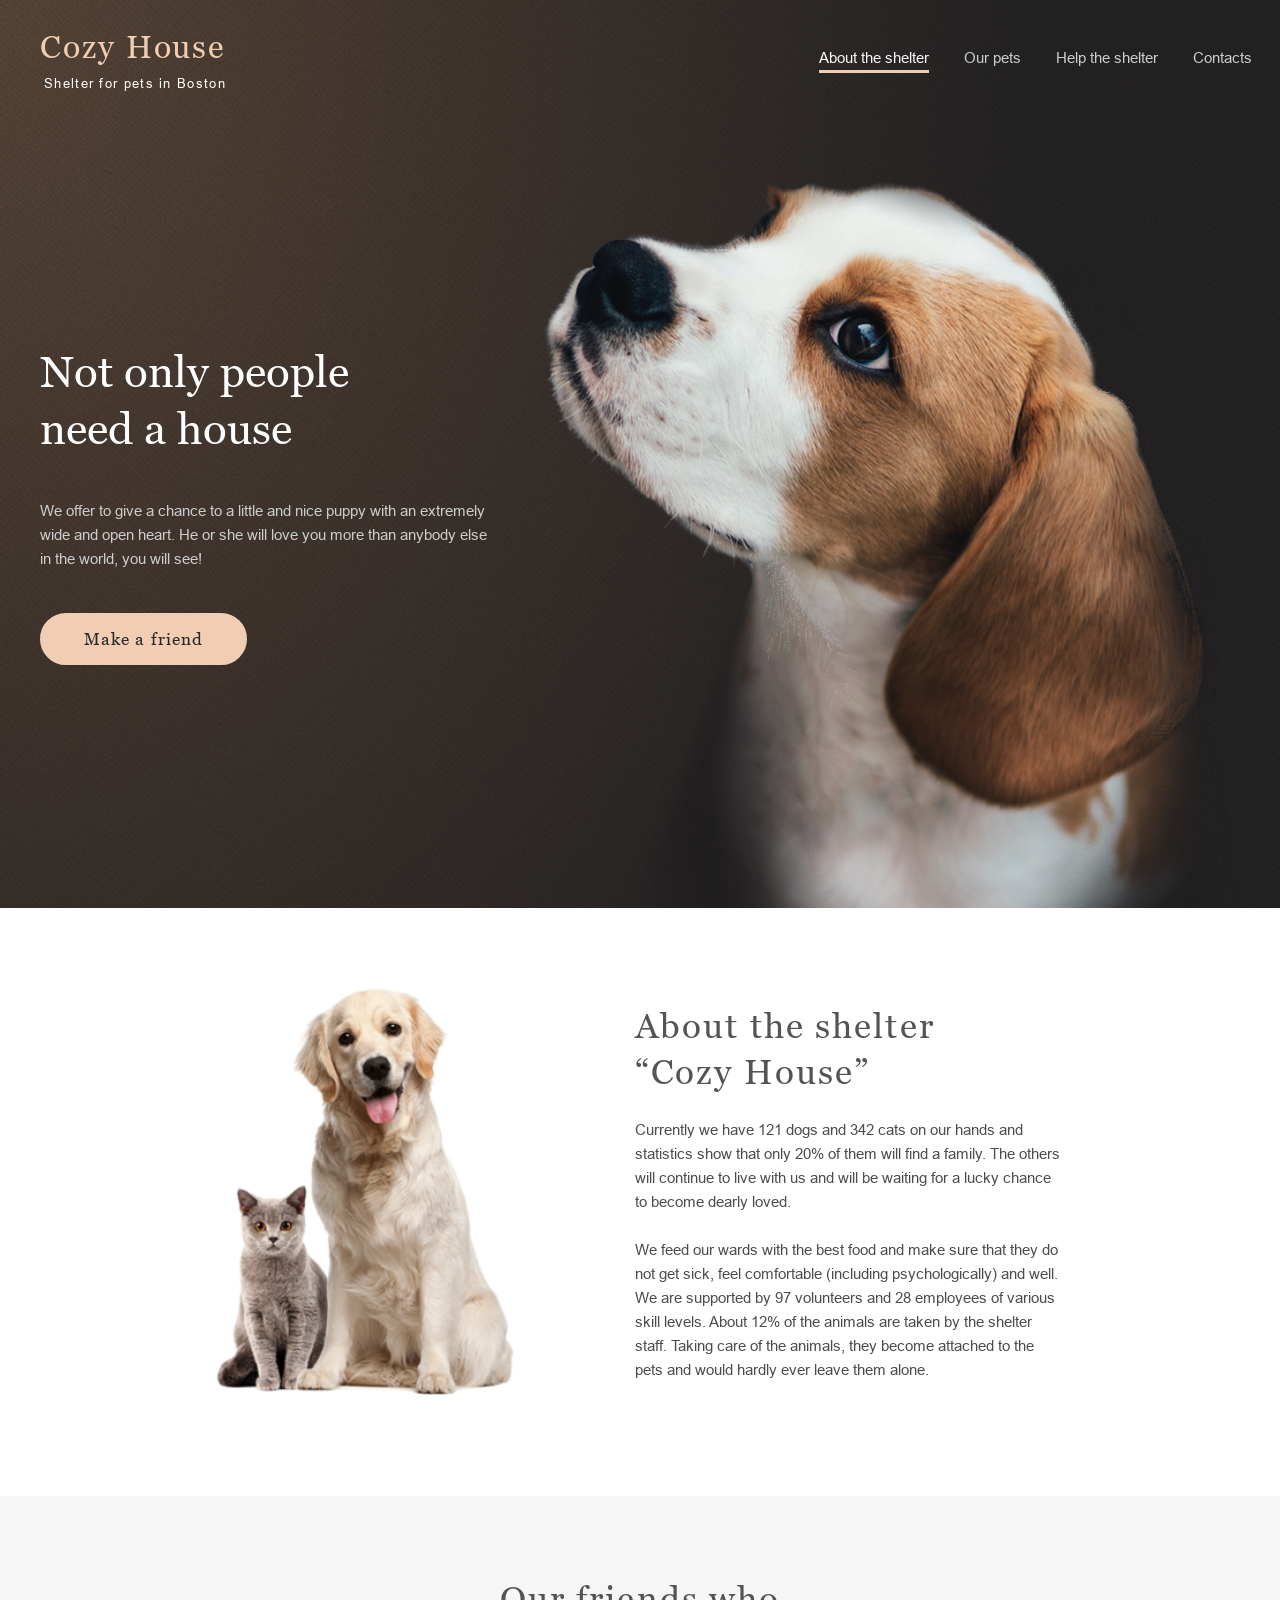
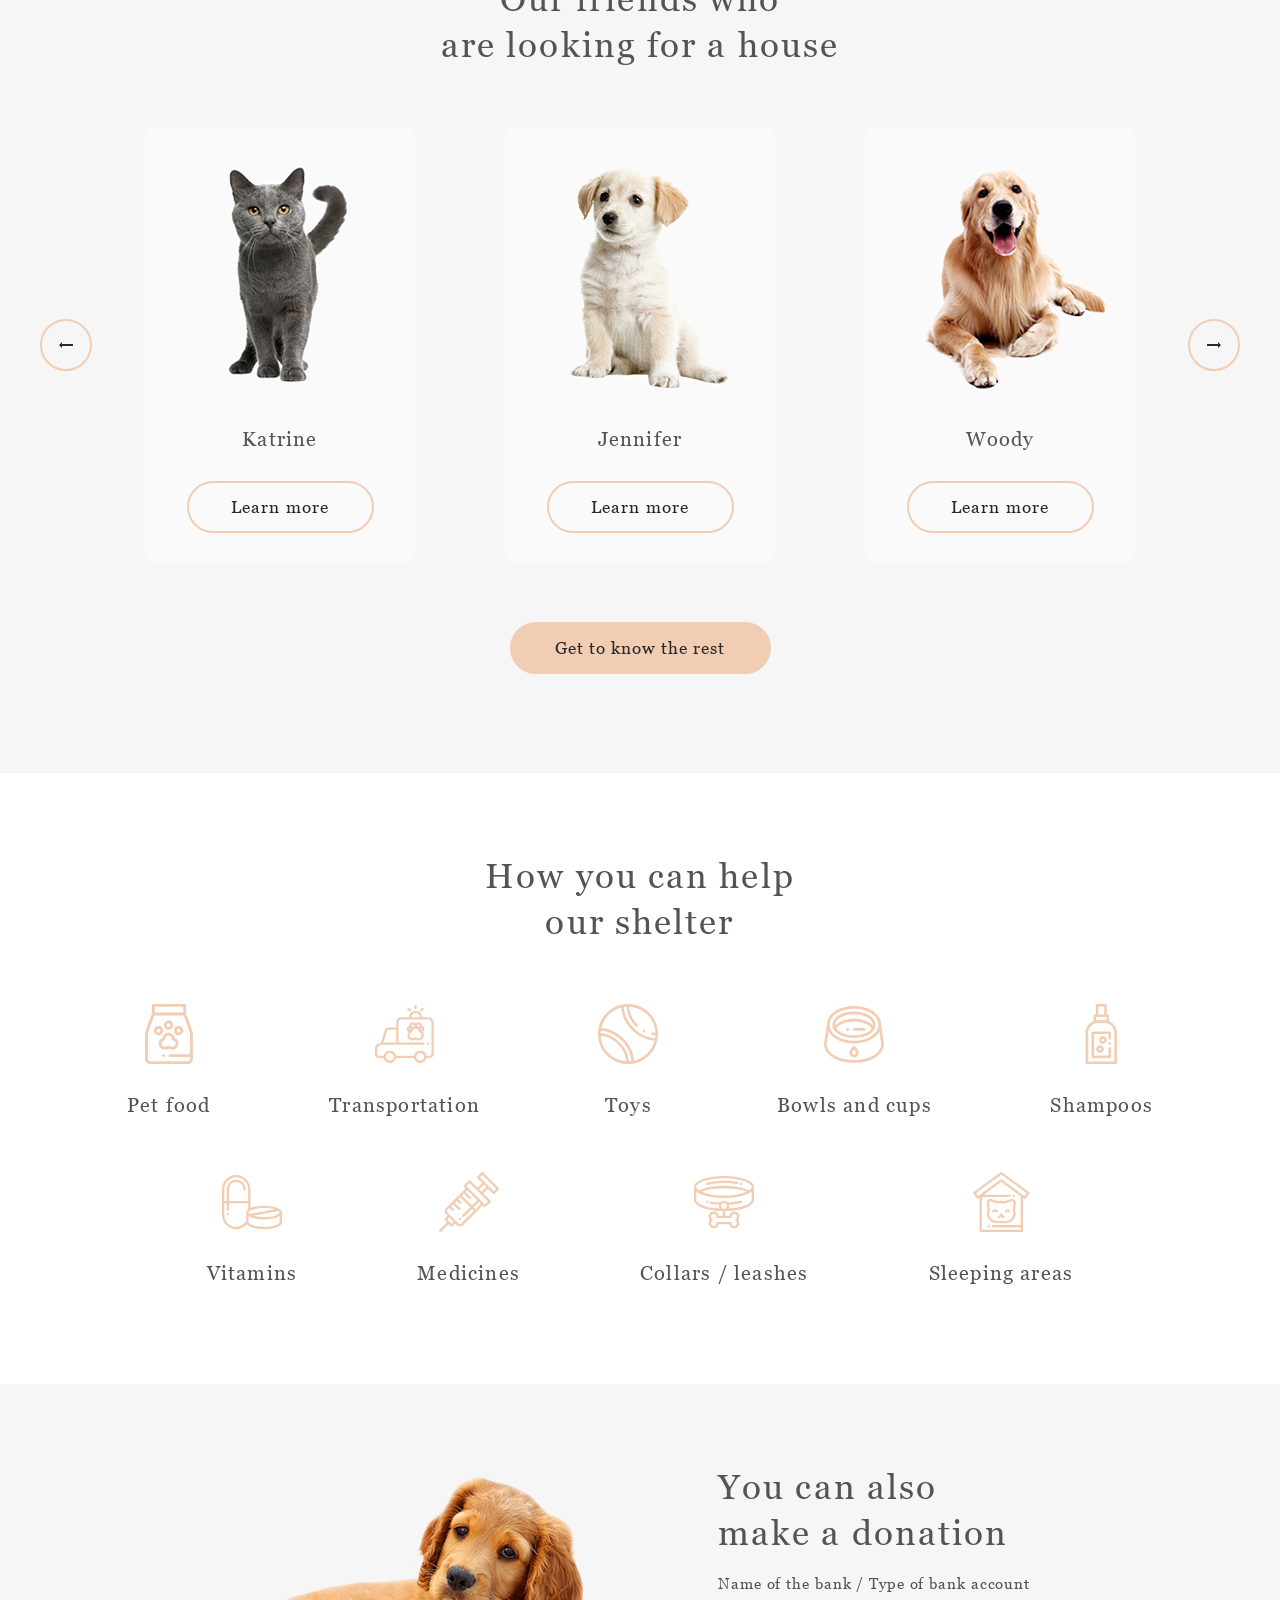
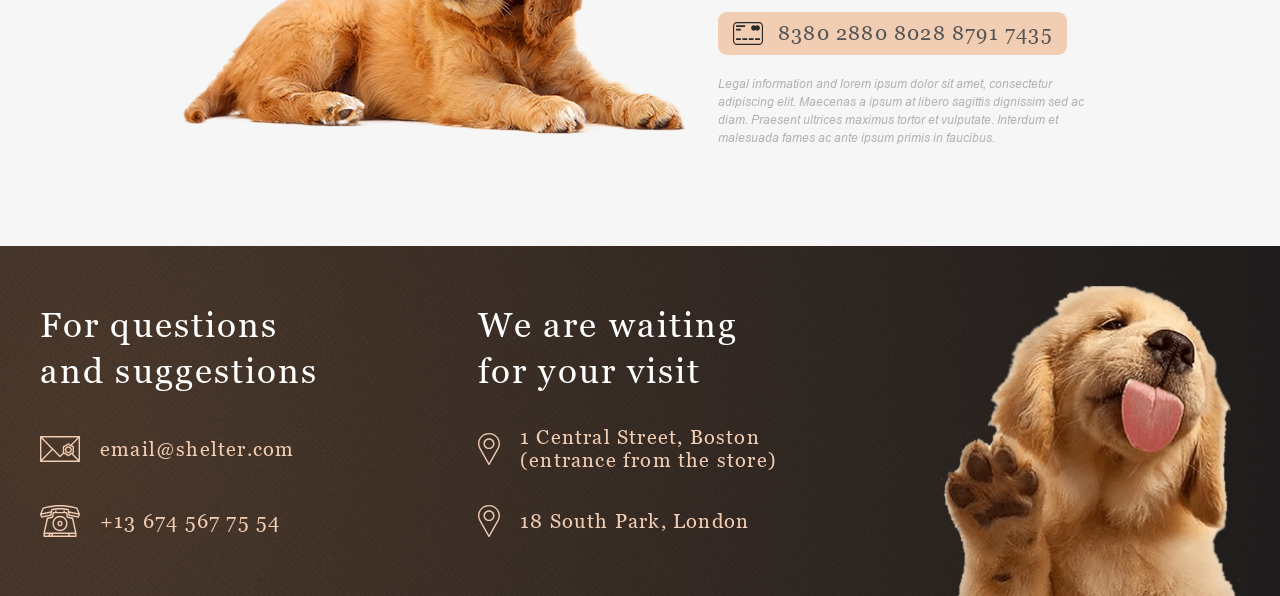
==== shelter/pages/main/index.html @ 9482d4db "chore: move project into shelter/ folder (Mon, June 15, 12:06pm)" ====
<!DOCTYPE html>
<html lang="en">
  <head>
    <meta charset="UTF-8">
    <meta name="viewport" content="width=1280">
    <title>Cozy House — Shelter for pets</title>
    <link rel="icon" href="../../assets/icons/Logo.svg" type="image/svg+xml">
    <link rel="stylesheet" href="style.css">
  </head>
  <body>

    <header class="header">
      <div class="header__inner">
        <a class="logo" href="#">
          <span class="logo__title">Cozy House</span>
          <span class="logo__subtitle">Shelter for pets in Boston</span>
        </a>
        <nav class="nav">
          <ul class="nav__list">
            <li class="nav__item nav__item--active">
              <span class="nav__link">About the shelter</span>
            </li>
            <li class="nav__item">
              <a class="nav__link" href="../pets/">Our pets</a>
            </li>
            <li class="nav__item">
              <a class="nav__link" href="#help">Help the shelter</a>
            </li>
            <li class="nav__item">
              <a class="nav__link" href="#footer">Contacts</a>
            </li>
          </ul>
        </nav>
      </div>
    </header>

    <main>

      <!-- START SCREEN -->
      <section class="start-screen">
        <div class="start-screen__inner">
          <div class="start-screen__content">
            <h1 class="start-screen__heading">Not only people<br>need a house</h1>
            <p class="start-screen__subheading">We offer to give a chance to a little and nice puppy with an extremely wide and open heart. He or she will love you more than anybody else in the world, you will see!</p>
            <a class="btn btn--primary" href="#pets">Make a friend</a>
          </div>
          <img
            class="start-screen__puppy"
            src="../../assets/images/start-screen-puppy-3.png"
            alt="Puppy">
        </div>
      </section>

      <!-- ABOUT -->
      <section class="about" id="about">
        <div class="about__inner">
          <img
            class="about__image"
            src="../../assets/images/about-pets.png"
            alt="Pets at Cozy House shelter">
          <div class="about__content">
            <h2 class="about__heading">About the shelter<br>&ldquo;Cozy House&rdquo;</h2>
            <p class="about__text">
              Currently we have 121 dogs and 342 cats on our hands and statistics show that only 20% of them will find a family. The others will continue to live with us and will be waiting for a lucky chance to become dearly loved.
            </p>
            <p class="about__text">
              We feed our wards with the best food and make sure that they do not get sick, feel comfortable (including psychologically) and well. We are supported by 97 volunteers and 28 employees of various skill levels. About 12% of the animals are taken by the shelter staff. Taking care of the animals, they become attached to the pets and would hardly ever leave them alone.
            </p>
          </div>
        </div>
      </section>

      <!-- OUR FRIENDS -->
      <section class="pets" id="pets">
        <div class="pets__inner">
          <h2 class="pets__heading">Our friends who<br>are looking for a house</h2>
          <div class="pets__slider-wrap">
            <button class="btn-arrow btn-arrow--prev" type="button" aria-label="Previous">
              <svg width="14" height="6" viewBox="19 23 14 6" fill="none" xmlns="http://www.w3.org/2000/svg">
                <path d="M33 25V27H22V29L19 26L22 23V25H33Z" fill="currentColor"/>
              </svg>
            </button>
            <div class="pets__cards">
              <article class="card">
                <img class="card__photo" src="../../assets/images/pets-katrine-1.png" alt="Katrine">
                <h3 class="card__name">Katrine</h3>
                <a class="btn btn--outline" href="#">Learn more</a>
              </article>
              <article class="card">
                <img class="card__photo" src="../../assets/images/pets-jennifer.png" alt="Jennifer">
                <h3 class="card__name">Jennifer</h3>
                <a class="btn btn--outline" href="#">Learn more</a>
              </article>
              <article class="card">
                <img class="card__photo" src="../../assets/images/pets-woody.png" alt="Woody">
                <h3 class="card__name">Woody</h3>
                <a class="btn btn--outline" href="#">Learn more</a>
              </article>
            </div>
            <button class="btn-arrow btn-arrow--next" type="button" aria-label="Next">
              <svg width="14" height="6" viewBox="19 23 14 6" fill="none" xmlns="http://www.w3.org/2000/svg">
                <path d="M33 25V27H22V29L19 26L22 23V25H33Z" fill="currentColor"/>
              </svg>
            </button>
          </div>
          <a class="btn btn--primary btn--wide" href="../pets/">Get to know the rest</a>
        </div>
      </section>

      <!-- HELP -->
      <section class="help" id="help">
        <div class="help__inner">
          <h2 class="help__heading">How you can help<br>our shelter</h2>
          <ul class="help__list help__list--top">
            <li class="help__item">
              <img class="help__icon" src="../../assets/icons/icon-pet-food.svg" alt="">
              <span class="help__label">Pet food</span>
            </li>
            <li class="help__item">
              <img class="help__icon" src="../../assets/icons/icon-transportation.svg" alt="">
              <span class="help__label">Transportation</span>
            </li>
            <li class="help__item">
              <img class="help__icon" src="../../assets/icons/icon-toys.svg" alt="">
              <span class="help__label">Toys</span>
            </li>
            <li class="help__item">
              <img class="help__icon" src="../../assets/icons/icon-bowls-and-cups.svg" alt="">
              <span class="help__label">Bowls and cups</span>
            </li>
            <li class="help__item">
              <img class="help__icon" src="../../assets/icons/icon-shampoos.svg" alt="">
              <span class="help__label">Shampoos</span>
            </li>
          </ul>
          <ul class="help__list help__list--bottom">
            <li class="help__item">
              <img class="help__icon" src="../../assets/icons/icon-vitamins.svg" alt="">
              <span class="help__label">Vitamins</span>
            </li>
            <li class="help__item">
              <img class="help__icon" src="../../assets/icons/icon-medicines.svg" alt="">
              <span class="help__label">Medicines</span>
            </li>
            <li class="help__item">
              <img class="help__icon" src="../../assets/icons/icon-collars-leashes.svg" alt="">
              <span class="help__label">Collars / leashes</span>
            </li>
            <li class="help__item">
              <img class="help__icon" src="../../assets/icons/icon-sleeping-area.svg" alt="">
              <span class="help__label">Sleeping areas</span>
            </li>
          </ul>
        </div>
      </section>

      <!-- IN ADDITION / DONATION -->
      <section class="donation">
        <div class="donation__inner">
          <img
            class="donation__dog"
            src="../../assets/images/donation-dog-1.png"
            alt="Dog">
          <div class="donation__content">
            <h2 class="donation__heading">You can also<br>make a donation</h2>
            <p class="donation__subheading">Name of the bank / Type of bank account</p>
            <div class="donation__card">
              <div class="donation__card-inner">
                <img class="donation__card-icon" src="../../assets/icons/credit-card.svg" alt="">
                <a class="donation__card-number" href="#">8380 2880 8028 8791 7435</a>
              </div>
            </div>
            <p class="donation__legal">Legal information and lorem ipsum dolor sit amet, consectetur adipiscing elit. Maecenas a ipsum at libero sagittis dignissim sed ac diam. Praesent ultrices maximus tortor et vulputate. Interdum et malesuada fames ac ante ipsum primis in faucibus.</p>
          </div>
        </div>
      </section>

    </main>

    <footer class="footer" id="footer">
      <div class="footer__inner">
        <div class="footer__contacts">
          <h2 class="footer__title">For questions<br>and suggestions</h2>
          <a class="footer__link" href="mailto:email@shelter.com">
            <img class="footer__link-icon" src="../../assets/icons/icon-email.svg" alt="">
            email@shelter.com
          </a>
          <a class="footer__link" href="tel:+136745677554">
            <img class="footer__link-icon" src="../../assets/icons/icon-phone.svg" alt="">
            +13 674 567 75 54
          </a>
        </div>
        <div class="footer__locations">
          <h2 class="footer__title">We are waiting<br>for your visit</h2>
          <a class="footer__loc" href="https://maps.google.com/?q=1+Central+Street+Boston" target="_blank" rel="noopener noreferrer">
            <img class="footer__loc-icon" src="../../assets/icons/icon-marker.svg" alt="">
            1 Central Street, Boston<br>(entrance from the store)
          </a>
          <a class="footer__loc" href="https://maps.google.com/?q=18+South+Park+London" target="_blank" rel="noopener noreferrer">
            <img class="footer__loc-icon" src="../../assets/icons/icon-marker.svg" alt="">
            18 South Park, London
          </a>
        </div>
        <img
          class="footer__puppy"
          src="../../assets/images/footer-puppy.png"
          alt=""
          aria-hidden="true">
      </div>
    </footer>

    <script src="index.js"></script>
  </body>
</html>
---- shelter/pages/main/style.css ----
@font-face {
  font-family: 'Georgia';
  src: url('../../assets/fonts/georgia-regular.woff2') format('woff2');
  font-weight: 400; font-style: normal; font-display: swap;
}
@font-face {
  font-family: 'Georgia';
  src: url('../../assets/fonts/georgia-bold.woff2') format('woff2');
  font-weight: 700; font-style: normal; font-display: swap;
}
@font-face {
  font-family: 'Georgia';
  src: url('../../assets/fonts/georgia-italic.woff2') format('woff2');
  font-weight: 400; font-style: italic; font-display: swap;
}
@font-face {
  font-family: 'Arial';
  src: url('../../assets/fonts/arial-regular.woff2') format('woff2');
  font-weight: 400; font-style: normal; font-display: swap;
}
@font-face {
  font-family: 'Arial';
  src: url('../../assets/fonts/arial-italic.woff2') format('woff2');
  font-weight: 400; font-style: italic; font-display: swap;
}


:root {
  --color-dark:         #292929;   
  --color-white:        #FFFFFF;   
  --color-light:        #F6F6F6;   
  --color-card:         #FAFAFA;   

  --color-accent:       #F1CDB3;   
  --color-accent-hover: #FDDCC4;

  --color-text:         #545454;   
  --color-text-about:   #4C4C4C;   
  --color-text-light:   #CDCDCD;   
  --color-text-legal:   #B2B2B2;   
  --color-heading-dark: #545454;
  --color-white-text:   #FFFFFF;

  --font-heading: 'Georgia', sans-serif;
  --font-body:    'Arial', sans-serif;
}

*, *::before, *::after { box-sizing: border-box; margin: 0; padding: 0; }
html { scroll-behavior: smooth; }

body {
  min-width: 1280px;
  font-family: var(--font-body);
  background-color: var(--color-dark);
}

ul  { list-style: none; }
a   { text-decoration: none; color: inherit; }
img { display: block; }

.header__inner,
.start-screen__inner,
.about__inner,
.pets__inner,
.help__inner,
.donation__inner,
.footer__inner {
  max-width: 1280px;
  margin: 0 auto;
  padding: 0 40px;
}

.header {
  position: absolute;
  top: 0;
  left: 0;
  right: 0;
  height: 120px;
  z-index: 10;
}

.header__inner {
  height: 100%;
  display: flex;
  align-items: center;
  justify-content: space-between;
  padding-top: 30px;
  padding-bottom: 30px;
}

.logo { display: flex;
   flex-direction: column;
    row-gap: 10px; 
  }


.logo__title {
  font-family: var(--font-heading);
  font-size: 32px;
  font-weight: 400;
  line-height: 110%;
  color: #f1cdb3;
  letter-spacing: 0.06em;
}

.logo__subtitle {
  font-family: var(--font-body);
  font-size: 13px;
  color: var(--color-white-text);
  letter-spacing: 0.1em;
  padding-left: 4px;     
}

.nav { position: relative; top: -3px; right: -12px; }

.nav__list {
  display: flex;
  align-items: center;
  gap: 35px;
}

.nav__link {
  font-family: var(--font-body);
  font-size: 15px;
  color: var(--color-text-light);
  white-space: nowrap;
  transition: color 0.3s;
}

a.nav__link:hover { color: var(--color-card); }  

.nav__item--active .nav__link {
  color: var(--color-card);
  cursor: default;
  border-bottom: 3px solid var(--color-accent);
  padding-bottom: 4px;
}

.btn {
  display: inline-flex;
  align-items: center;
  justify-content: center;
  height: 52px;
  padding: 15px 45px;
  border-radius: 100px;
  font-family: var(--font-heading);
  font-size: 17px;
  font-weight: 400;
  line-height: 130%;
  letter-spacing: 0.06em;
  color: var(--color-dark);
  cursor: pointer;
  transition: background-color 0.3s, color 0.3s, border-color 0.3s;
  border: 2px solid transparent;
  white-space: nowrap;
}

.btn--primary {
  background-color: var(--color-accent);
  color: var(--color-dark);
  border-color: var(--color-accent);
  width: 207px;
}

.btn--wide { width: 261px; }

.btn--primary:hover {
  background-color: var(--color-accent-hover);
  border-color: var(--color-accent-hover);
}

.btn--primary:active {
  background-color: transparent;
  color: var(--color-accent);
  border-color: var(--color-accent);
}

.btn--outline {
  background-color: transparent;
  color: var(--color-dark);
  border-color: var(--color-accent);
  width: 187px;
}

.btn--outline:hover {
  background-color: var(--color-accent);
  color: var(--color-dark);
}

.btn--outline:active {
  background-color: var(--color-accent-hover);
  border-color: var(--color-accent-hover);
  color: var(--color-dark);
}

.btn-arrow {
  width: 52px;
  height: 52px;
  border-radius: 50%;
  border: 2px solid var(--color-accent);
  background: transparent;
  color: var(--color-dark);
  cursor: pointer;
  display: flex;
  align-items: center;
  justify-content: center;
  flex-shrink: 0;
  transition: background-color 0.3s, color 0.3s, border-color 0.3s;
}

.btn-arrow--next svg { transform: scaleX(-1); }

.btn-arrow:hover {
  background-color: var(--color-accent);
  color: var(--color-dark);
}

.btn-arrow:active {
  background-color: var(--color-accent-hover);
  border-color: var(--color-accent-hover);
  color: var(--color-dark);
}

.start-screen {
  position: relative;
  height: 908px;
  background-color: #211F20;
  background-image:
    url('../../assets/images/noise_transparent.png'),
    radial-gradient(80% 160% at 0% 0%, #5B483A 0%, #262425 100%);
  background-repeat: repeat, no-repeat;
  background-size: 110px 110px, cover;
  background-position: 0 0, center;
  overflow: hidden;
}

.start-screen__inner {
  position: relative;
  height: 100%;
}

.start-screen__content {
  position: absolute;
  top: 343px;       
  left: 40px;       
  width: 460px;
  display: flex;
  flex-direction: column;
  gap: 42px;       
}

.start-screen__heading {
  font-family: var(--font-heading);
  font-size: 44px;
  font-weight: 400;
  line-height: 1.3;
  color: var(--color-white-text);
  width: 310px;
}

.start-screen__subheading {
  font-family: var(--font-body);
  font-size: 15px;
  line-height: 1.6;
  color: var(--color-text-light);
  width: 460px;
}

.start-screen__puppy {
  position: absolute;
  right: 40px;
  bottom: 0;
  width: 698px;
  height: 728px;
  object-fit: contain;
  object-position: bottom center;
}

.about {
  background-color: var(--color-white);
  height: 588px;
}

.about__inner {
  height: 100%;
  display: flex;
  align-items: flex-start;
  padding-top: 80px;   
}

.about__image {
  width: 300px;
  height: 408px;
  object-fit: contain;
  flex-shrink: 0;
  margin-left: 175px;   
}

.about__content {
  width: 430px;
  margin-left: 120px;   
  margin-top: 15px;     
  display: flex;
  flex-direction: column;
  gap: 24px;
}

.about__heading {
  font-family: var(--font-heading);
  font-size: 35px;
  font-weight: 400;
  line-height: 1.3;
  letter-spacing: 0.06em;
  color: var(--color-heading-dark);
}

.about__text {
  font-family: var(--font-body);
  font-size: 15px;
  line-height: 160%;
  color: var(--color-text-about);
}

.pets {
  background-color: var(--color-light);
  height: 877px;
}

.pets__inner {
  height: 100%;
  display: flex;
  flex-direction: column;
  align-items: center;
  padding-top: 80px;
  padding-bottom: 80px;
  gap: 60px;  
}

.pets__heading {
  font-family: var(--font-heading);
  font-size: 35px;
  font-weight: 400;
  line-height: 1.3;
  letter-spacing: 0.06em;
  color: var(--color-heading-dark);
  text-align: center;
  width: 400px;
}


.pets__slider-wrap {
  width: 100%;
  display: flex;
  align-items: center;
  justify-content: space-between;
}


.pets__cards {
  display: flex;
  gap: 90px;
}


.card {
  width: 270px;
  height: 435px;
  background-color: var(--color-card);
  border-radius: 9px;
  overflow: hidden;
  cursor: pointer;
  display: flex;
  flex-direction: column;
  align-items: center;
  transition: box-shadow 0.3s;
}

.card:hover {
  box-shadow: 0 8px 32px rgba(13, 13, 13, 0.18);
}

.card__photo {
  width: 270px;
  height: 270px;
  object-fit: cover;
  flex-shrink: 0;
}

.card__name {
  font-family: var(--font-heading);
  font-size: 20px;
  font-weight: 400;
  letter-spacing: 0.06em;
  color: var(--color-heading-dark);
  margin-top: 30px;
  text-align: center;
}

.card .btn--outline {
  margin-top: 30px;
}

.card:hover .btn--outline {
  background-color: var(--color-accent);
  border-color: var(--color-accent);
  color: var(--color-dark);
}


.help {
  background-color: var(--color-white);
  height: 611px;
}

.help__inner {
  height: 100%;
  display: flex;
  flex-direction: column;
  align-items: center;
  padding-top: 80px;
  padding-bottom: 80px;
}

.help__heading {
  font-family: var(--font-heading);
  font-size: 35px;
  font-weight: 400;
  line-height: 130%;
  letter-spacing: 0.06em;
  color: var(--color-text);
  text-align: center;
}


.help__list {
  width: 1026px;
  display: flex;
}
.help__list--top    { justify-content: space-between; margin-top: 60px; }
.help__list--bottom { justify-content: center; gap: 120px; margin-top: 55px; }

.help__item {
  display: flex;
  flex-direction: column;
  align-items: center;
  gap: 30px;          
}

.help__icon {
  width: 60px;
  height: 60px;
  object-fit: contain;
  transition: transform 0.3s;
}

.help__item:hover .help__icon {
  transform: scale(1.1);
}

.help__label {
  font-family: var(--font-heading);
  font-size: 20px;
  line-height: 115%;
  letter-spacing: 0.06em;
  color: var(--color-text);
  text-align: center;
  white-space: nowrap;
}


.donation {
  background-color: var(--color-light);
  height: 462px;
}

.donation__inner {
  height: 100%;
  display: flex;
  align-items: flex-start;
  padding-top: 80px;    
}

.donation__dog {
  width: 505px;
  height: 261px;
  object-fit: contain;
  object-position: bottom left;
  flex-shrink: 0;
  margin-left: 143px;  
  margin-top: 11px;    /
}

.donation__content {
  width: 380px;
  margin-left: 30px;    
  display: flex;
  flex-direction: column;
  gap: 20px;            
}

.donation__heading {
  font-family: var(--font-heading);
  font-size: 35px;
  font-weight: 400;
  line-height: 130%;
  letter-spacing: 0.06em;
  color: var(--color-text);
  width: 300px;
}

.donation__subheading {
  font-family: var(--font-heading);
  font-size: 15px;
  line-height: 110%;
  letter-spacing: 0.06em;
  color: var(--color-text);
}

.donation__card {
  width: 349px;
  height: 43px;
  background-color: var(--color-accent);
  border-radius: 9px;
  display: flex;
  align-items: center;
  transition: background-color 0.3s;
}

.donation__card:hover {
  background-color: var(--color-accent-hover);
}

.donation__card-inner {
  display: flex;
  align-items: center;
  gap: 15px;
  padding: 0 15px;
}

.donation__card-icon {
  width: 30px;
  height: 23px;
  flex-shrink: 0;
}

.donation__card-number {
  font-family: var(--font-heading);
  font-size: 20px;
  line-height: 115%;
  color: var(--color-text);
  letter-spacing: 0.06em;
  white-space: nowrap;
}

.donation__legal {
  font-family: var(--font-body);
  font-style: italic;
  font-size: 12px;
  line-height: 18px;
  color: var(--color-text-legal);
  width: 380px;
}


.footer {
  background-color: #211F20;
  background-image:
    url('../../assets/images/noise_transparent.png'),
    radial-gradient(110.67% 538.64% at 5.73% 50%, #513D2F 0%, #1A1A1C 100%);
  background-repeat: repeat, no-repeat;
  background-size: 110px 110px, cover;
  background-position: 0 0, center;
  height: 350px;
}

.footer__inner {
  height: 100%;
  display: flex;
  align-items: flex-start;
  padding-top: 40px;
  padding-bottom: 40px;
  position: relative;
}

.footer__contacts {
  width: 278px;
  flex-shrink: 0;
  display: flex;
  flex-direction: column;
  gap: 40px;           
  padding-top: 16px;
}

.footer__locations {
  width: 302px;
  flex-shrink: 0;
  margin-left: 160px;   
  display: flex;
  flex-direction: column;
  gap: 33px;           
  padding-top: 16px;
}

.footer__title {
  font-family: var(--font-heading);
  font-size: 35px;
  font-weight: 400;
  line-height: 130%;
  letter-spacing: 0.06em;
  color: var(--color-white-text);
  white-space: nowrap;
}

.footer__link,
.footer__loc {
  display: flex;
  align-items: center;
  gap: 20px;
  font-family: var(--font-heading);
  font-size: 20px;
  line-height: 115%;
  letter-spacing: 0.06em;
  color: var(--color-accent);   
  transition: opacity 0.3s;
}

.footer__link:hover,
.footer__loc:hover { opacity: 0.7; }

.footer__link-icon {
  width: 40px;
  height: 32px;
  flex-shrink: 0;
  object-fit: contain;
}

.footer__loc-icon {
  width: 22px;
  height: 32px;
  flex-shrink: 0;
  object-fit: contain;
}

.footer__puppy {
  position: absolute;
  right: 40px;
  bottom: 0;
  width: 300px;
  height: 310px;
  object-fit: contain;
  object-position: bottom center;
}
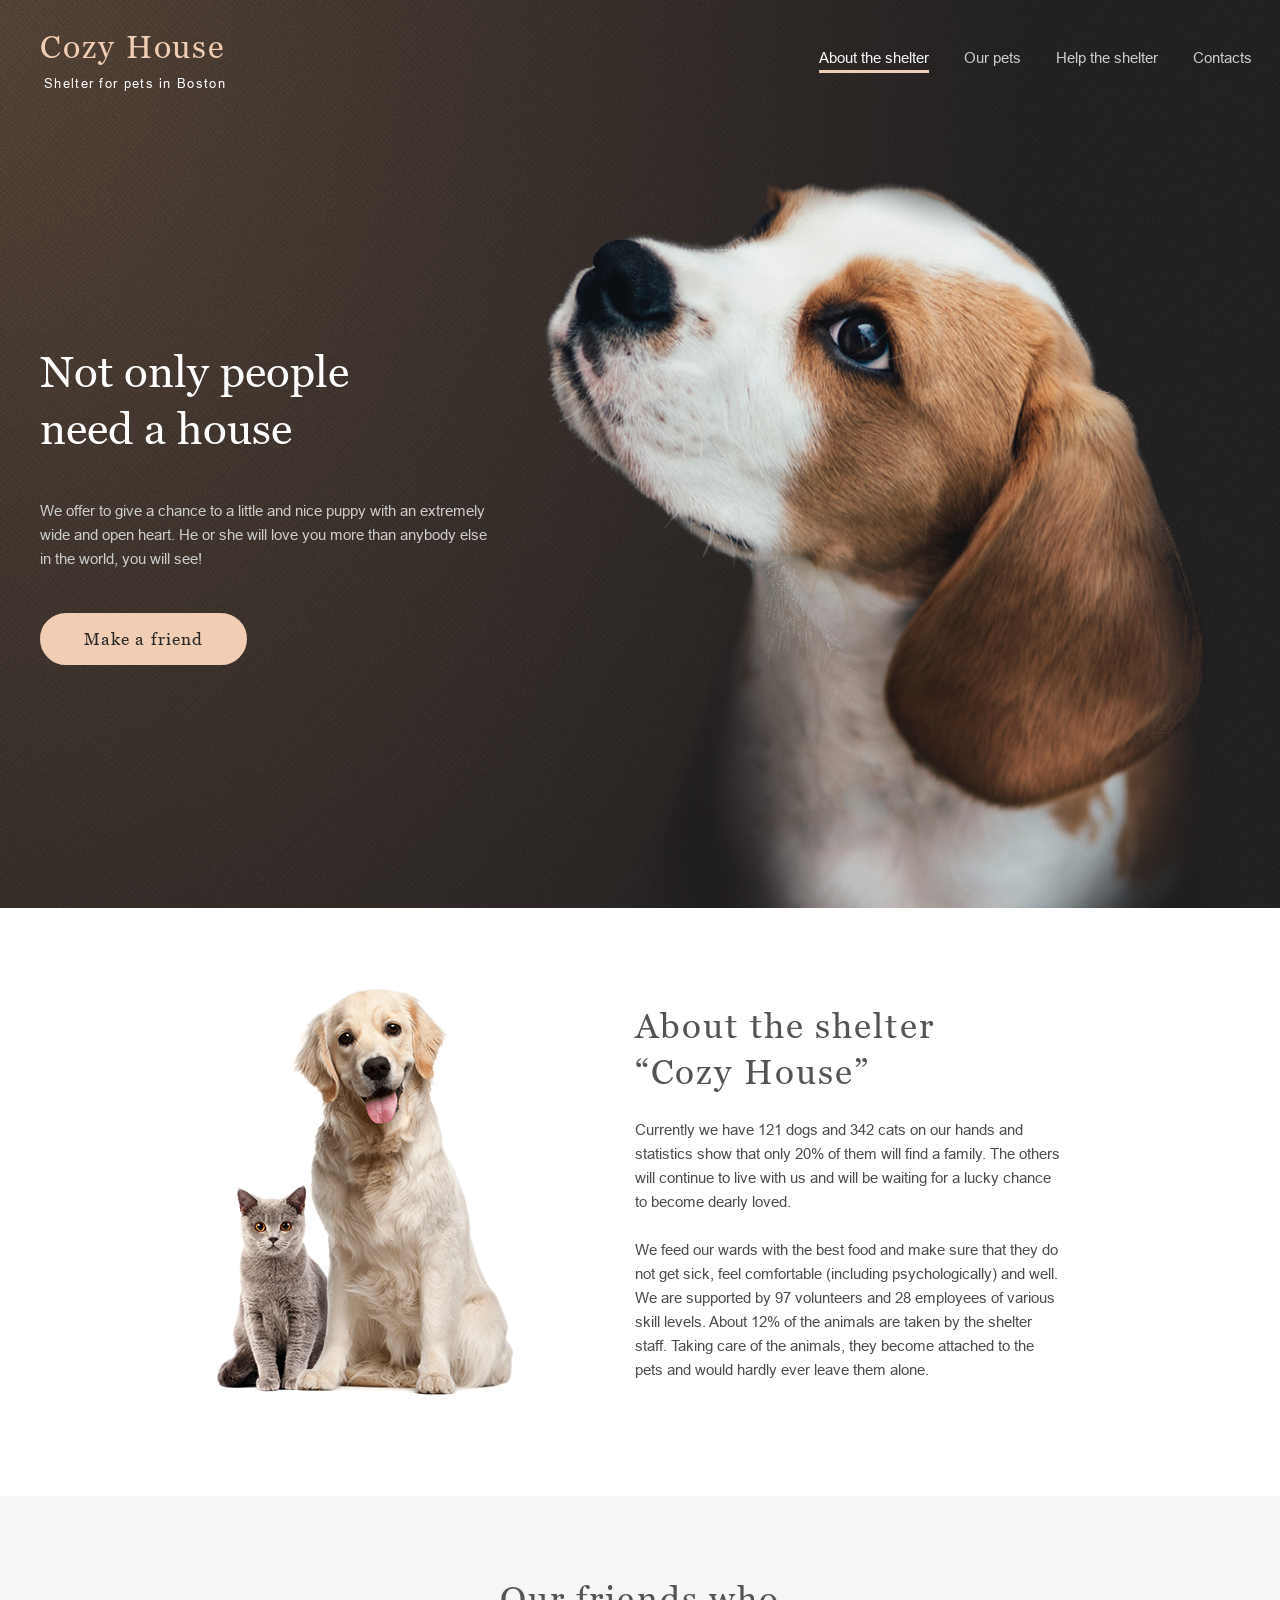
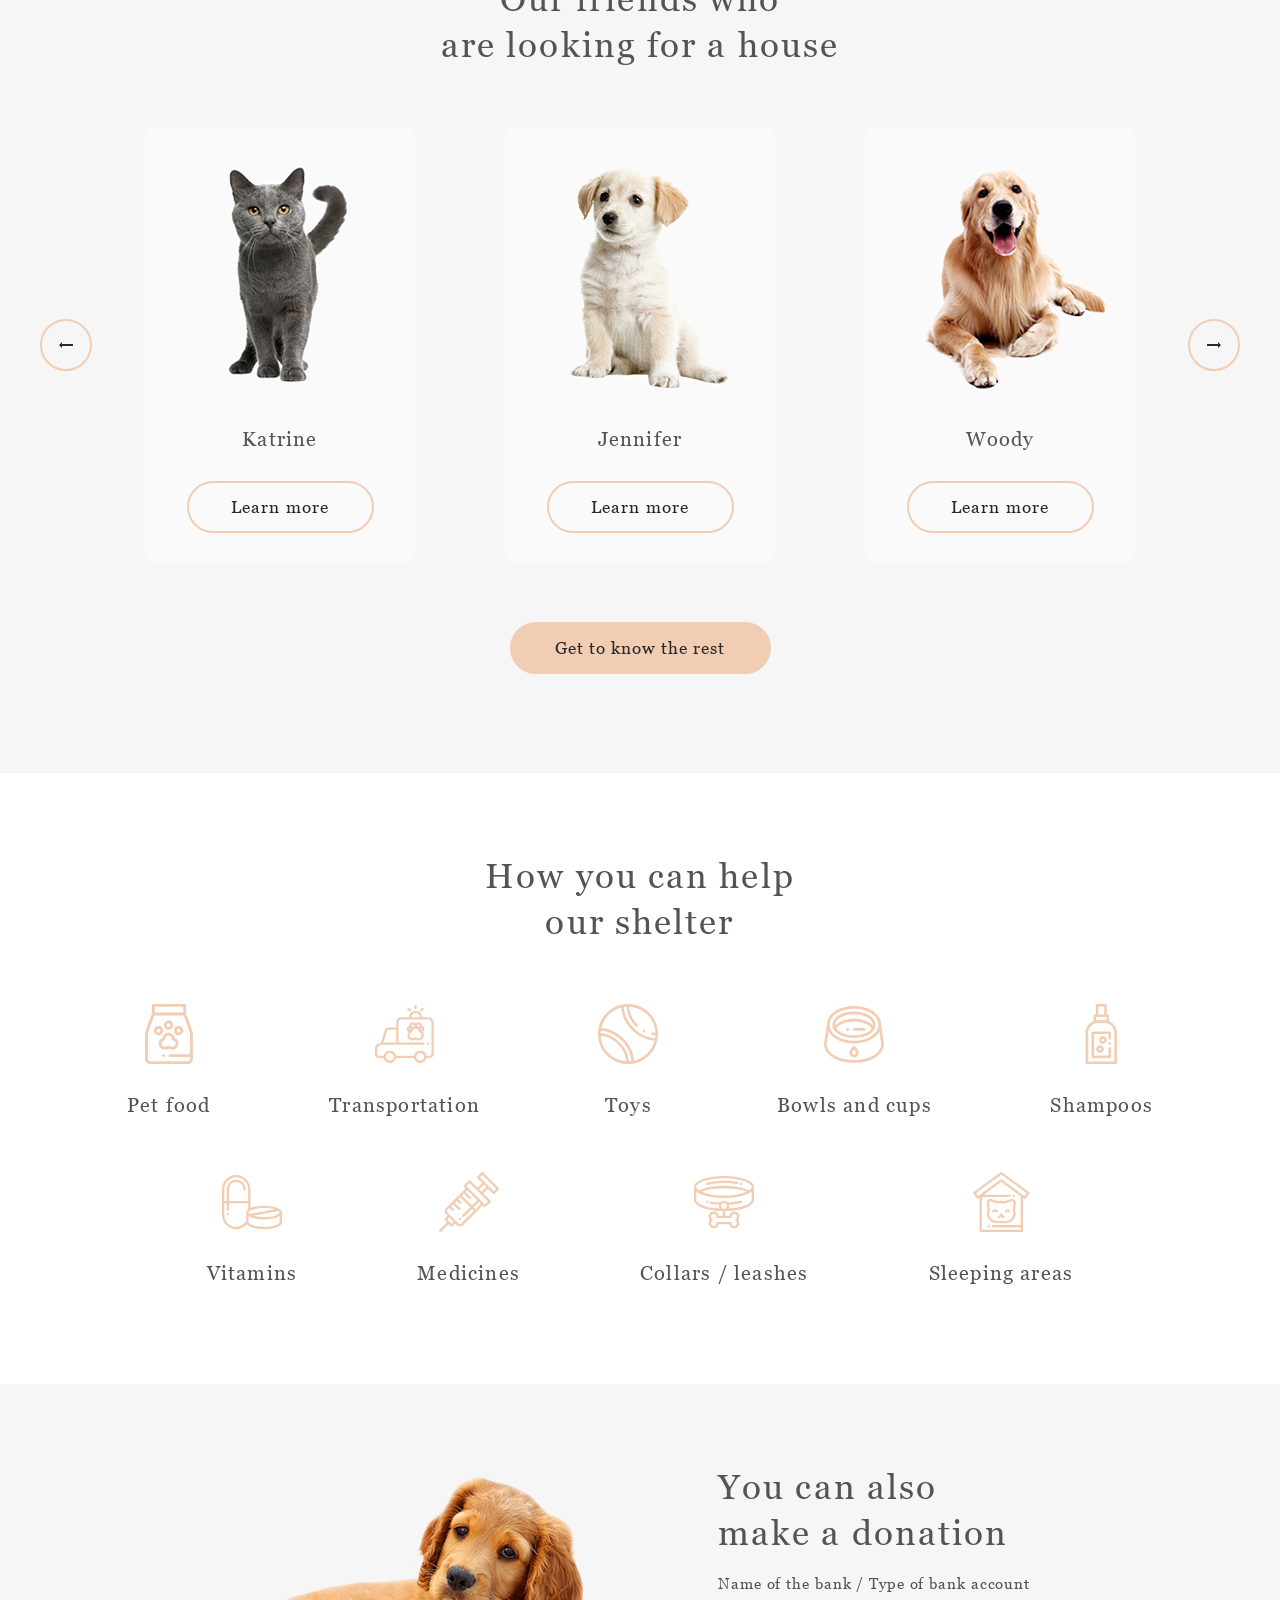
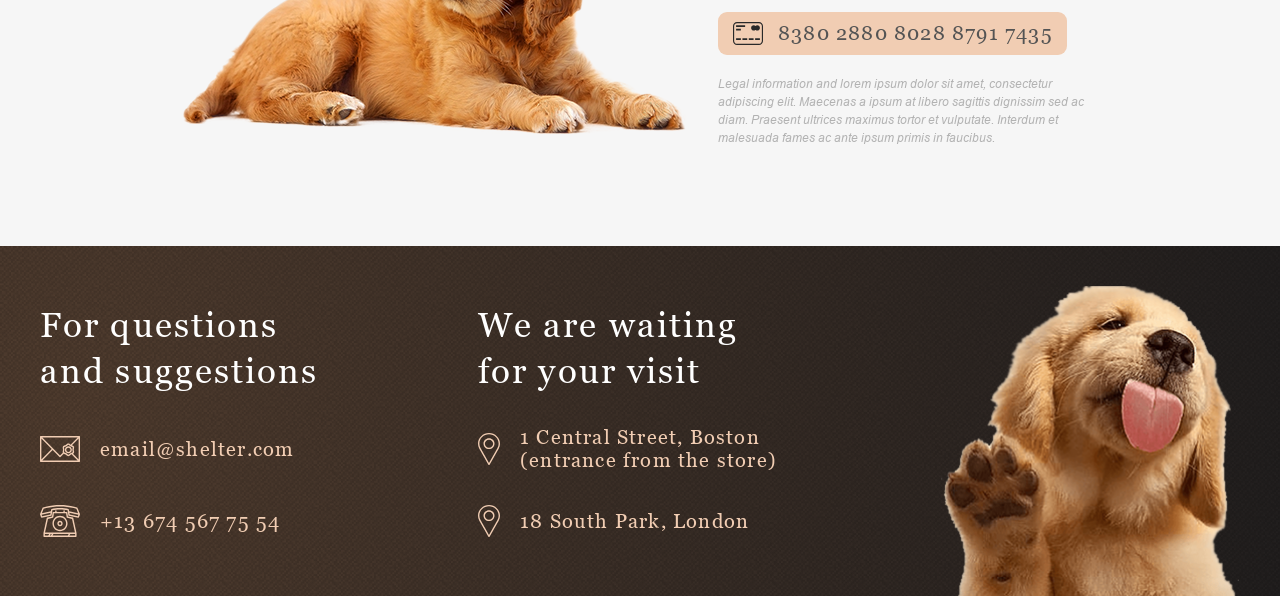
==== commit 0bc1c9b5: "feat: add RWD (Fri, June 19 2026, 11:49pm)" ====
--- a/shelter/pages/main/index.html
+++ b/shelter/pages/main/index.html
@@ -2,7 +2,7 @@
 <html lang="en">
   <head>
     <meta charset="UTF-8">
-    <meta name="viewport" content="width=1280">
+    <meta name="viewport" content="width=device-width, initial-scale=1">
     <title>Cozy House — Shelter for pets</title>
     <link rel="icon" href="../../assets/icons/Logo.svg" type="image/svg+xml">
     <link rel="stylesheet" href="style.css">
@@ -31,6 +31,11 @@
             </li>
           </ul>
         </nav>
+        <button class="burger" type="button" aria-label="Open menu">
+          <span></span>
+          <span></span>
+          <span></span>
+        </button>
       </div>
     </header>
 
@@ -82,7 +87,7 @@
             </button>
             <div class="pets__cards">
               <article class="card">
-                <img class="card__photo" src="../../assets/images/pets-katrine-1.png" alt="Katrine">
+                <img class="card__photo" src="../../assets/images/pets-katrine.png" alt="Katrine">
                 <h3 class="card__name">Katrine</h3>
                 <a class="btn btn--outline" href="#">Learn more</a>
               </article>
@@ -159,7 +164,7 @@
         <div class="donation__inner">
           <img
             class="donation__dog"
-            src="../../assets/images/donation-dog-1.png"
+            src="../../assets/images/donation-dog.png"
             alt="Dog">
           <div class="donation__content">
             <h2 class="donation__heading">You can also<br>make a donation</h2>
--- a/shelter/pages/main/style.css
+++ b/shelter/pages/main/style.css
@@ -49,7 +49,6 @@
 html { scroll-behavior: smooth; }
 
 body {
-  min-width: 1280px;
   font-family: var(--font-body);
   background-color: var(--color-dark);
 }
@@ -226,7 +225,7 @@
   height: 908px;
   background-color: #211F20;
   background-image:
-    url('../../assets/images/noise_transparent.png'),
+    url('../../assets/images/noise_transparent@2x.png'),
     radial-gradient(80% 160% at 0% 0%, #5B483A 0%, #262425 100%);
   background-repeat: repeat, no-repeat;
   background-size: 110px 110px, cover;
@@ -486,8 +485,8 @@
   object-fit: contain;
   object-position: bottom left;
   flex-shrink: 0;
-  margin-left: 143px;  
-  margin-top: 11px;    /
+  margin-left: 143px;
+  margin-top: 11px;
 }
 
 .donation__content {
@@ -565,7 +564,7 @@
 .footer {
   background-color: #211F20;
   background-image:
-    url('../../assets/images/noise_transparent.png'),
+    url('../../assets/images/noise_transparent@2x.png'),
     radial-gradient(110.67% 538.64% at 5.73% 50%, #513D2F 0%, #1A1A1C 100%);
   background-repeat: repeat, no-repeat;
   background-size: 110px 110px, cover;
@@ -651,3 +650,348 @@
   object-position: bottom center;
 }
 
+/* Burger — hidden on desktop / tablet, shown below 768px */
+.burger {
+  display: none;
+  width: 30px;
+  height: 22px;
+  position: relative;
+  padding: 0;
+  background: transparent;
+  border: none;
+  cursor: pointer;
+  flex-shrink: 0;
+}
+
+.burger span {
+  position: absolute;
+  left: 0;
+  display: block;
+  width: 30px;
+  height: 2px;
+  background-color: var(--color-accent);
+}
+
+.burger span:nth-child(1) { top: 0; }
+.burger span:nth-child(2) { top: 10px; }
+.burger span:nth-child(3) { top: 20px; }
+
+
+/* ============ TABLET / NARROW DESKTOP  (<= 1279px) ============ */
+@media (max-width: 1279px) {
+
+  .header__inner,
+  .start-screen__inner,
+  .about__inner,
+  .pets__inner,
+  .help__inner,
+  .donation__inner,
+  .footer__inner {
+    padding-left: 30px;
+    padding-right: 30px;
+  }
+
+  /* Start screen */
+  .start-screen { height: auto; }
+
+  .start-screen__inner {
+    display: flex;
+    flex-direction: column;
+    align-items: center;
+  }
+
+  .start-screen__content {
+    position: static;
+    top: auto;
+    left: auto;
+    width: 100%;
+    max-width: 460px;
+    align-items: center;
+    text-align: left;
+    padding-top: 150px;
+  }
+
+  .start-screen__heading,
+  .start-screen__subheading { width: 100%;}
+
+  .start-screen__puppy {
+    position: static;
+    right: auto;
+    bottom: auto;
+    align-self: flex-end;
+    width: 569px;
+    max-width: 100%;
+    height: auto;
+    margin-top: 100px;
+  }
+
+  /* About */
+  .about { height: auto; }
+
+  .about__inner {
+    flex-direction: column;
+    align-items: center;
+    padding-top: 80px;
+    padding-bottom: 80px;
+    gap: 80px;
+  }
+
+  .about__image {
+    order: 2;
+    margin: 0;
+  }
+
+  .about__content {
+    order: 1;
+    width: 100%;
+    max-width: 437px;
+    margin: 0;
+  }
+
+  .about__heading { text-align: center; }
+
+  /* Our friends — two cards with side arrows */
+  .pets { height: auto; }
+
+  .pets__inner {
+    padding-top: 80px;
+    padding-bottom: 80px;
+  }
+
+  .pets__heading { width: 100%; }
+
+  .pets__cards {
+    flex: 1;
+    min-width: 0;
+    gap: 40px;
+    justify-content: center;
+  }
+
+  .pets__cards .card {
+    width: 100%;
+    max-width: 270px;
+  }
+
+  .pets__cards .card__photo { width: 100%; }
+
+  /* 3rd card drops on tablet */
+  .pets__cards .card:nth-child(3) { display: none; }
+
+  /* Help — 3-column grid */
+  .help { height: auto; }
+
+  .help__inner {
+    display: grid;
+    grid-template-columns: repeat(3, minmax(0, 1fr));
+    justify-items: center;
+    column-gap: 40px;
+    row-gap: 45px;
+    padding-top: 80px;
+    padding-bottom: 80px;
+  }
+
+  .help__heading {
+    grid-column: 1 / -1;
+    margin-bottom: 15px;
+  }
+
+  .help__list {
+    display: contents;
+    width: auto;
+    margin: 0;
+  }
+
+  .help__label { white-space: normal; }
+
+  /* Donation — content over dog */
+  .donation { height: auto; }
+
+  .donation__inner {
+    flex-direction: column-reverse;
+    align-items: center;
+    padding-top: 80px;
+    padding-bottom: 80px;
+    gap: 60px;
+  }
+
+  .donation__dog {
+    width: 100%;
+    max-width: 505px;
+    height: auto;
+    margin: 0;
+  }
+
+  .donation__content {
+    width: 100%;
+    max-width: 380px;
+    margin: 0;
+  }
+
+  /* Footer — two text columns, puppy below */
+  .footer { height: auto; }
+
+  .footer__inner {
+    flex-wrap: wrap;
+    justify-content: center;
+    column-gap: 60px;
+    row-gap: 40px;
+    padding-top: 40px;
+    padding-bottom: 0;
+  }
+
+  .footer__locations { margin-left: 0; }
+
+  .footer__puppy {
+    position: static;
+    right: auto;
+    bottom: auto;
+    flex-basis: 100%;
+    width: 300px;
+    max-width: 300px;
+    height: auto;
+    margin: 0 auto;
+  }
+}
+
+
+/* ===================== BURGER  (< 768px) ===================== */
+@media (max-width: 767px) {
+  .nav { display: none; }
+  .burger { display: block; }
+}
+
+
+/* ============ NARROW  (<= 600px): single card + stacked footer ============ */
+@media (max-width: 600px) {
+
+  .pets__cards .card:nth-child(2) { display: none; }
+
+  .pets__slider-wrap {
+    flex-wrap: wrap;
+    justify-content: center;
+    column-gap: 80px;
+    row-gap: 30px;
+  }
+
+  .pets__cards {
+    order: -1;
+    flex: 0 1 100%;
+    width: 100%;
+  }
+
+  .footer__contacts,
+  .footer__locations {
+    width: 100%;
+    max-width: 302px;
+  }
+
+  .footer__title {
+    text-align: center;
+    white-space: normal;
+  }
+}
+
+
+/* ===================== MOBILE  (<= 480px) ===================== */
+@media (max-width: 480px) {
+
+  .header__inner,
+  .start-screen__inner,
+  .about__inner,
+  .pets__inner,
+  .help__inner,
+  .donation__inner,
+  .footer__inner {
+    padding-left: 10px;
+    padding-right: 10px;
+  }
+
+  .start-screen__heading,
+  .about__heading,
+  .pets__heading,
+  .help__heading,
+  .donation__heading,
+  .footer__title {
+    font-size: 25px;
+  }
+
+  /* Compact vertical rhythm on mobile */
+  .about__inner,
+  .pets__inner,
+  .help__inner,
+  .donation__inner {
+    padding-top: 50px;
+    padding-bottom: 50px;
+  }
+
+  .about__inner { gap: 50px; }
+  .pets__inner { gap: 40px; }
+  .donation__inner { gap: 40px; }
+  .help__inner { row-gap: 30px; }
+  .help__heading { margin-bottom: 0; }
+
+  .footer__inner {
+    padding-top: 30px;
+    row-gap: 30px;
+  }
+
+  .start-screen__content {
+    align-items: center;
+    text-align: center;
+  }
+
+  .start-screen__puppy {
+    width: 260px;
+  }
+
+  /* About */
+  .about__image {
+    width: 260px;
+    height: auto;
+  }
+
+  .about__text { text-align: justify; }
+
+  .help__inner {
+    grid-template-columns: repeat(2, minmax(0, 1fr));
+  }
+
+  .help__item { gap: 20px; }
+
+  .help__icon {
+    width: 50px;
+    height: 50px;
+  }
+
+  .help__label { font-size: 15px; }
+
+  /* Donation */
+  .donation__heading,
+  .donation__subheading { text-align: center; }
+
+  .donation__heading { width: 100%; }
+
+  .donation__card {
+    width: 100%;
+    max-width: 380px;
+  }
+
+  .donation__card-inner {
+    gap: 12px;
+    padding: 0 12px;
+  }
+
+  .donation__card-number { font-size: 15px; }
+
+  .donation__legal {
+    width: 100%;
+    text-align: justify;
+  }
+
+  /* Dog matches 320 design (260px) */
+  .donation__dog { width: 260px; }
+
+  /* Footer */
+  .footer__puppy { width: 260px; max-width: 260px; }
+}
+
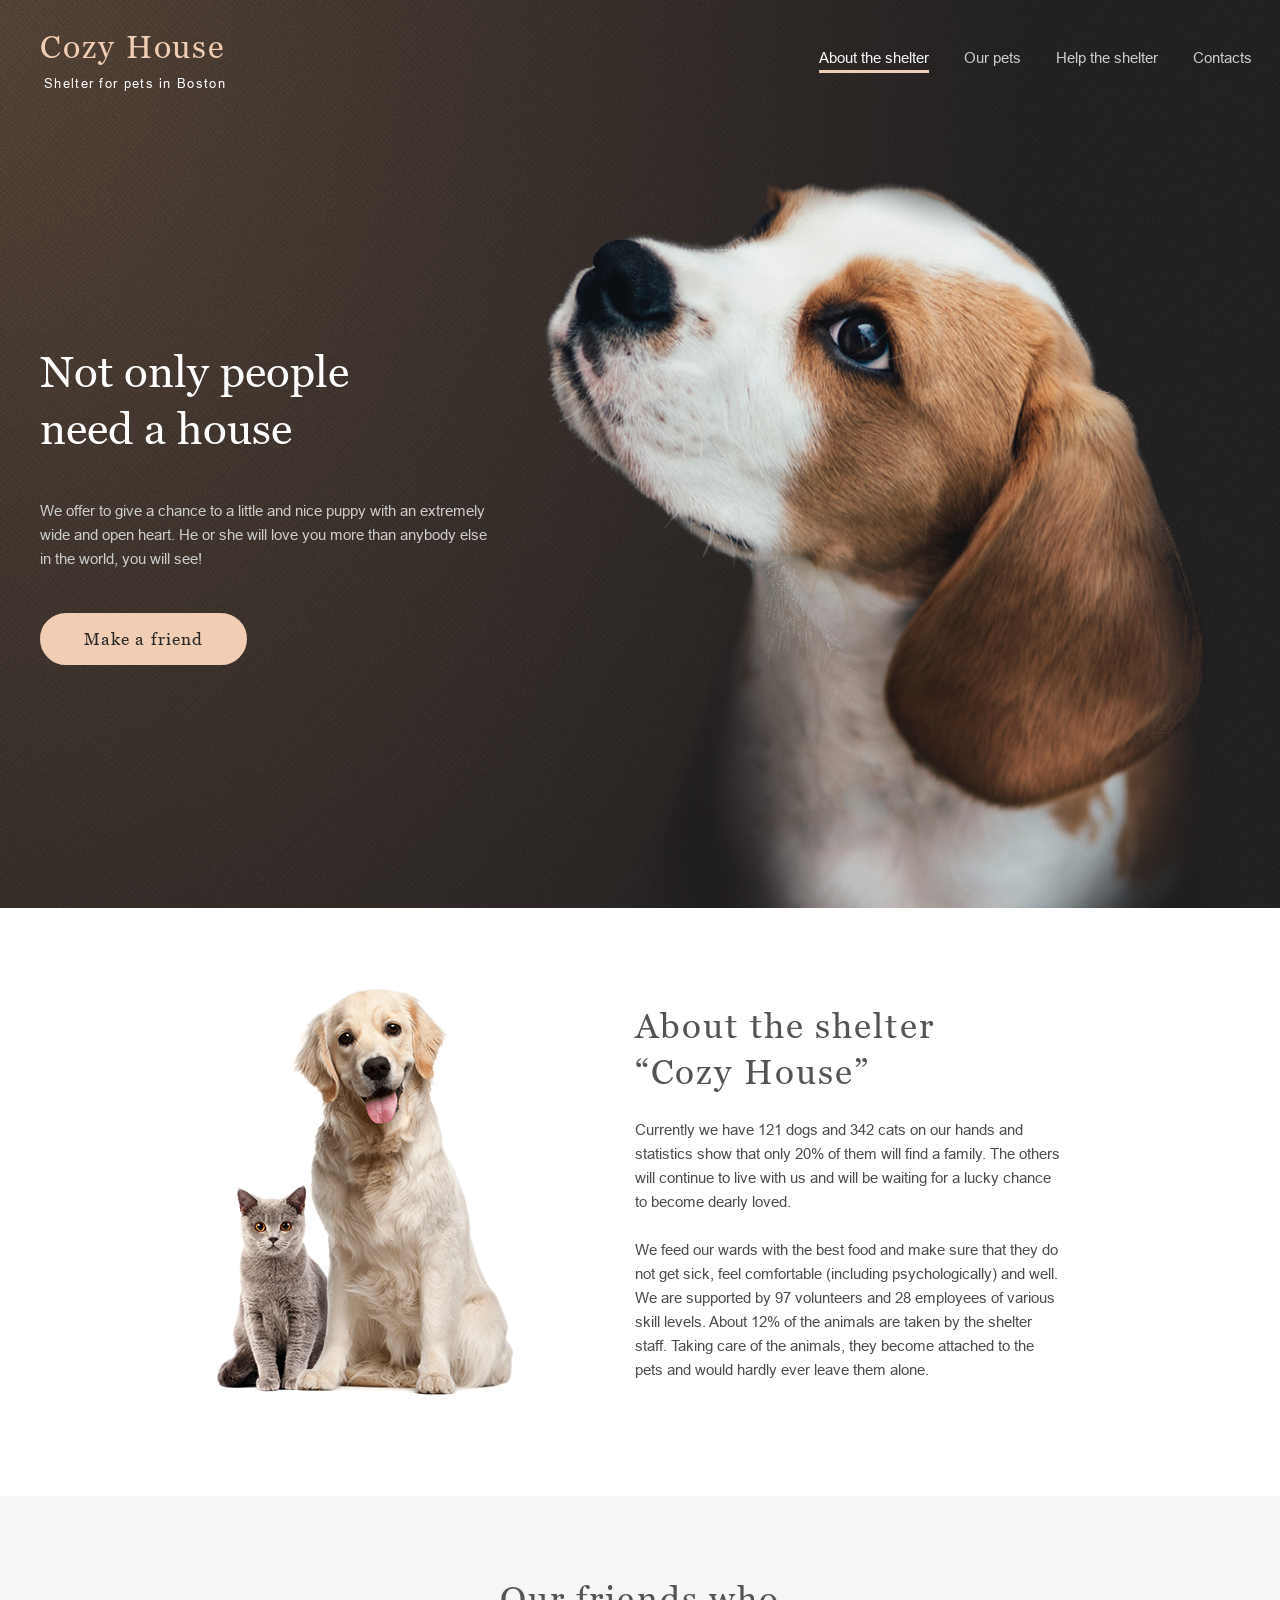
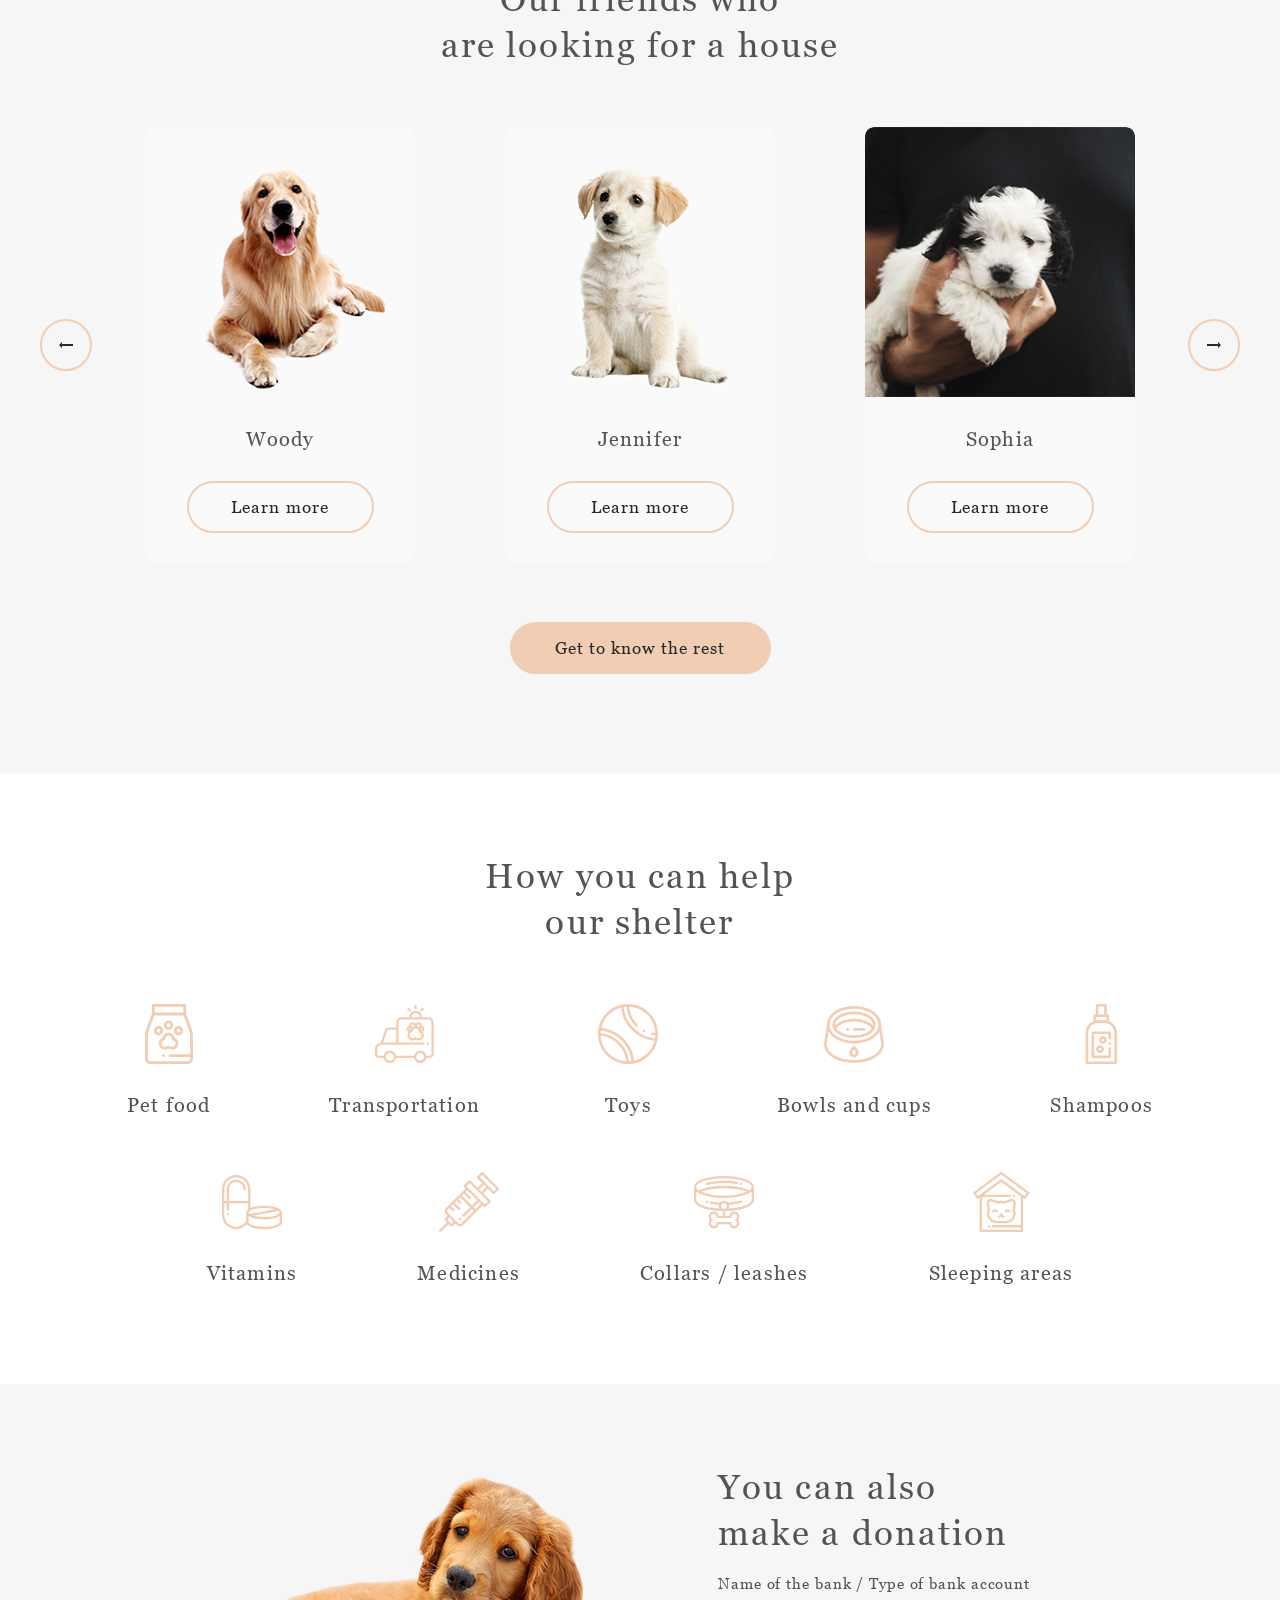
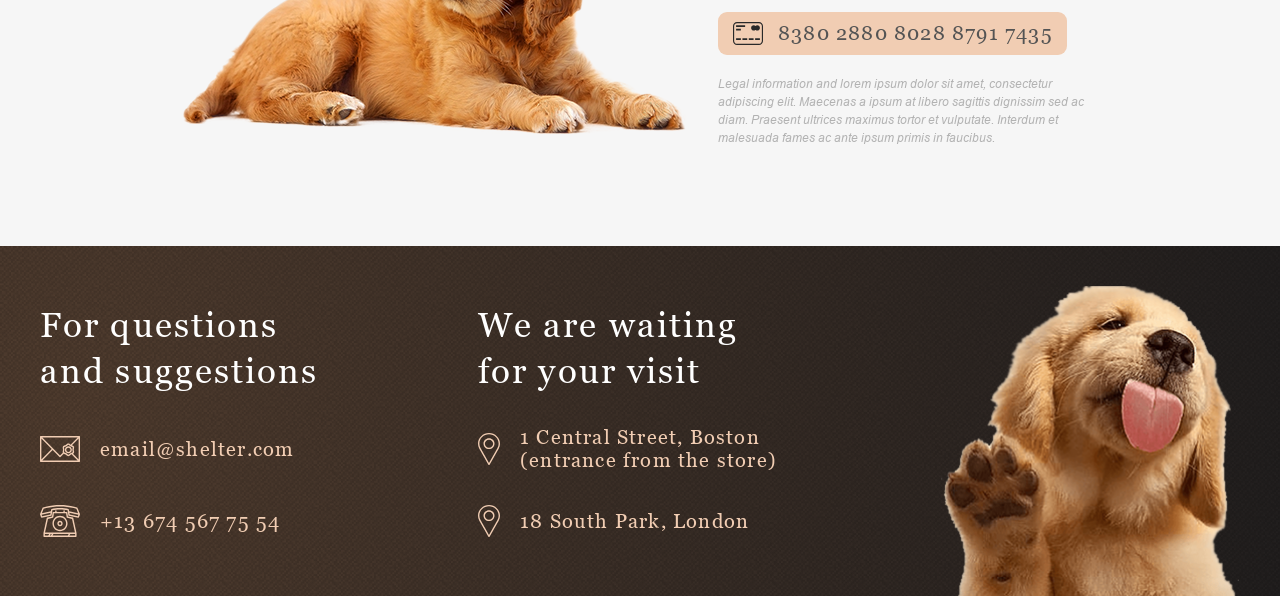
==== commit 2b08e2d7: "Feat: Implement responsive pet cards and popup details; integrate burger menu for navigation(June 28" ====
--- a/shelter/pages/main/index.html
+++ b/shelter/pages/main/index.html
@@ -85,22 +85,8 @@
                 <path d="M33 25V27H22V29L19 26L22 23V25H33Z" fill="currentColor"/>
               </svg>
             </button>
-            <div class="pets__cards">
-              <article class="card">
-                <img class="card__photo" src="../../assets/images/pets-katrine.png" alt="Katrine">
-                <h3 class="card__name">Katrine</h3>
-                <a class="btn btn--outline" href="#">Learn more</a>
-              </article>
-              <article class="card">
-                <img class="card__photo" src="../../assets/images/pets-jennifer.png" alt="Jennifer">
-                <h3 class="card__name">Jennifer</h3>
-                <a class="btn btn--outline" href="#">Learn more</a>
-              </article>
-              <article class="card">
-                <img class="card__photo" src="../../assets/images/pets-woody.png" alt="Woody">
-                <h3 class="card__name">Woody</h3>
-                <a class="btn btn--outline" href="#">Learn more</a>
-              </article>
+            <div class="pets__viewport">
+              <div class="pets__cards"><!-- cards injected from pets.json --></div>
             </div>
             <button class="btn-arrow btn-arrow--next" type="button" aria-label="Next">
               <svg width="14" height="6" viewBox="19 23 14 6" fill="none" xmlns="http://www.w3.org/2000/svg">
@@ -181,7 +167,7 @@
       </section>
 
     </main>
-
+    <!-- footer --> 
     <footer class="footer" id="footer">
       <div class="footer__inner">
         <div class="footer__contacts">
@@ -214,6 +200,6 @@
       </div>
     </footer>
 
-    <script src="index.js"></script>
+    <script src="script.js"></script>
   </body>
 </html>
--- a/shelter/pages/main/style.css
+++ b/shelter/pages/main/style.css
@@ -47,6 +47,7 @@
 
 *, *::before, *::after { box-sizing: border-box; margin: 0; padding: 0; }
 html { scroll-behavior: smooth; }
+html.no-scroll { overflow: hidden; }
 
 body {
   font-family: var(--font-body);
@@ -296,7 +297,7 @@
 }
 
 .about__content {
-  width: 430px;
+  max-width: 430px;
   margin-left: 120px;   
   margin-top: 15px;     
   display: flex;
@@ -354,6 +355,11 @@
   justify-content: space-between;
 }
 
+.pets__viewport {
+  max-width: 100%;
+  overflow: visible;
+}
+.pets__viewport.is-sliding { overflow: hidden; }
 
 .pets__cards {
   display: flex;
@@ -650,7 +656,6 @@
   object-position: bottom center;
 }
 
-/* Burger — hidden on desktop / tablet, shown below 768px */
 .burger {
   display: none;
   width: 30px;
@@ -661,6 +666,7 @@
   border: none;
   cursor: pointer;
   flex-shrink: 0;
+  transition: transform 0.3s ease;
 }
 
 .burger span {
@@ -670,11 +676,17 @@
   width: 30px;
   height: 2px;
   background-color: var(--color-accent);
+  transform-origin: center;
+  transition: transform 0.3s ease, top 0.3s ease, opacity 0.3s ease;
 }
 
 .burger span:nth-child(1) { top: 0; }
 .burger span:nth-child(2) { top: 10px; }
 .burger span:nth-child(3) { top: 20px; }
+
+/* Burger rotates into the close icon (3 vertical peach lines) while open */
+.burger.is-open { transform: rotate(90deg); }
+.burger.is-open span { background-color: var(--color-accent); }
 
 
 /* ============ TABLET / NARROW DESKTOP  (<= 1279px) ============ */
@@ -732,7 +744,7 @@
     flex-direction: column;
     align-items: center;
     padding-top: 80px;
-    padding-bottom: 80px;
+    padding-bottom: 100px;
     gap: 80px;
   }
 
@@ -744,25 +756,29 @@
   .about__content {
     order: 1;
     width: 100%;
-    max-width: 437px;
+    max-width: 430px;
     margin: 0;
   }
 
-  .about__heading { text-align: center; }
+  .about__heading { text-align: left; }
 
   /* Our friends — two cards with side arrows */
   .pets { height: auto; }
 
   .pets__inner {
     padding-top: 80px;
-    padding-bottom: 80px;
+    padding-bottom: 100px;
   }
 
   .pets__heading { width: 100%; }
 
-  .pets__cards {
+  .pets__viewport {
     flex: 1;
     min-width: 0;
+  }
+
+  .pets__cards {
+    width: 100%;
     gap: 40px;
     justify-content: center;
   }
@@ -773,9 +789,6 @@
   }
 
   .pets__cards .card__photo { width: 100%; }
-
-  /* 3rd card drops on tablet */
-  .pets__cards .card:nth-child(3) { display: none; }
 
   /* Help — 3-column grid */
   .help { height: auto; }
@@ -784,10 +797,9 @@
     display: grid;
     grid-template-columns: repeat(3, minmax(0, 1fr));
     justify-items: center;
-    column-gap: 40px;
-    row-gap: 45px;
+    row-gap: 50px;
     padding-top: 80px;
-    padding-bottom: 80px;
+    padding-bottom: 100px;
   }
 
   .help__heading {
@@ -810,7 +822,7 @@
     flex-direction: column-reverse;
     align-items: center;
     padding-top: 80px;
-    padding-bottom: 80px;
+    padding-bottom: 100px;
     gap: 60px;
   }
 
@@ -835,7 +847,7 @@
     justify-content: center;
     column-gap: 60px;
     row-gap: 40px;
-    padding-top: 40px;
+    padding-top: 20px;
     padding-bottom: 0;
   }
 
@@ -856,15 +868,48 @@
 
 /* ===================== BURGER  (< 768px) ===================== */
 @media (max-width: 767px) {
-  .nav { display: none; }
-  .burger { display: block; }
+  .burger {
+    display: block;
+    z-index: 40;          
+  }
+
+  .nav {
+    position: fixed;
+    inset: 0;
+    z-index: 30;
+    display: flex;
+    justify-content: flex-end;
+    background: rgba(41, 41, 41, 0.6);
+    opacity: 0;
+    visibility: hidden;
+    transition: opacity 0.3s ease, visibility 0.3s ease;
+  }
+
+  .nav.is-open { opacity: 1; visibility: visible; }
+
+  .nav__list {
+    width: 320px;
+    max-width: 100%;
+    height: 100%;
+    flex-direction: column;
+    justify-content: center;
+    gap: 40px;
+    padding: 0 30px;
+    background-color: var(--color-dark);
+    transform: translateX(100%);
+    transition: transform 0.3s ease;
+  }
+
+  .nav.is-open .nav__list { transform: translateX(0); }
+
+  .nav__item { text-align: center; }
+
+  .nav__link { font-size: 32px; line-height: 1.6; }
 }
 
 
 /* ============ NARROW  (<= 600px): single card + stacked footer ============ */
 @media (max-width: 600px) {
-
-  .pets__cards .card:nth-child(2) { display: none; }
 
   .pets__slider-wrap {
     flex-wrap: wrap;
@@ -873,11 +918,13 @@
     row-gap: 30px;
   }
 
-  .pets__cards {
+  .pets__viewport {
     order: -1;
     flex: 0 1 100%;
     width: 100%;
   }
+
+  .pets__cards { width: 100%; }
 
   .footer__contacts,
   .footer__locations {
@@ -895,9 +942,17 @@
 /* ===================== MOBILE  (<= 480px) ===================== */
 @media (max-width: 480px) {
 
-  .header__inner,
+  .header__inner{
+    padding-left: 20px;
+    padding-right: 15px;
+  }
+  
+  .about__inner{
+    padding-left: 20px;
+    padding-right: 20px;
+  }
+
   .start-screen__inner,
-  .about__inner,
   .pets__inner,
   .help__inner,
   .donation__inner,
@@ -912,16 +967,17 @@
   .help__heading,
   .donation__heading,
   .footer__title {
+    text-align: center;
     font-size: 25px;
-  }
-
-  /* Compact vertical rhythm on mobile */
+    letter-spacing: 0.06em;
+  }
+
   .about__inner,
   .pets__inner,
   .help__inner,
   .donation__inner {
-    padding-top: 50px;
-    padding-bottom: 50px;
+    padding-top: 40px;
+    padding-bottom: 40px;
   }
 
   .about__inner { gap: 50px; }
@@ -971,6 +1027,9 @@
 
   .donation__heading { width: 100%; }
 
+  /* keep the subheading on one line at 320, as in the reference */
+  .donation__subheading { letter-spacing: 0; }
+
   .donation__card {
     width: 100%;
     max-width: 380px;
@@ -995,3 +1054,170 @@
   .footer__puppy { width: 260px; max-width: 260px; }
 }
 
+
+/* ===================== POPUP (pet details) ===================== */
+.popup {
+  position: fixed;
+  inset: 0;
+  z-index: 50;
+  display: flex;
+  align-items: center;
+  justify-content: center;
+  padding: 60px 50px;
+  background: rgba(0, 0, 0, 0.5);
+  opacity: 0;
+  visibility: hidden;
+  transition: opacity 0.25s ease, visibility 0.25s ease;
+}
+
+.popup.is-open { opacity: 1; visibility: visible; }
+
+.popup__dialog {
+  position: relative;
+  display: flex;
+  width: 900px;
+  max-width: 100%;
+  max-height: 100%;
+  background-color: var(--color-card);
+  border-radius: 9px;
+  color: #000;
+  transform: translateY(20px) scale(0.98);
+  transition: transform 0.25s ease;
+}
+
+.popup.is-open .popup__dialog { transform: none; }
+
+.popup__img {
+  width: 500px;
+  max-width: 55%;
+  aspect-ratio: 1 / 1;
+  object-fit: cover;
+  object-position: center;
+  border-radius: 9px 0 0 9px;
+  flex-shrink: 0;
+}
+
+.popup__content {
+  flex: 1;
+  min-width: 0;
+  min-height: 0;
+  display: flex;
+  flex-direction: column;
+  justify-content: safe center;
+  padding: 45px 50px;
+  overflow-y: auto;
+}
+
+.popup__name {
+  font-family: var(--font-heading);
+  font-size: 35px;
+  font-weight: 400;
+  line-height: 1.3;
+  letter-spacing: 0.06em;
+  color: #000;
+}
+
+.popup__type {
+  font-family: var(--font-heading);
+  font-size: 20px;
+  font-weight: 400;
+  line-height: 1.15;
+  letter-spacing: 0.06em;
+  color: #000;
+  margin-top: 10px;
+}
+
+.popup__desc {
+  font-family: var(--font-heading);
+  font-size: 15px;
+  line-height: 1.1;
+  letter-spacing: 0.06em;
+  color: #000;
+  margin-top: 40px;
+}
+
+.popup__info {
+  margin-top: 40px;
+  display: flex;
+  flex-direction: column;
+  gap: 10px;
+}
+
+.popup__info-item {
+  position: relative;
+  padding-left: 18px;
+  font-family: var(--font-heading);
+  font-size: 15px;
+  line-height: 1.1;
+  letter-spacing: 0.06em;
+  color: #000;
+}
+
+.popup__info-item::before {
+  content: '';
+  position: absolute;
+  left: 0;
+  top: 7px;
+  width: 4px;
+  height: 4px;
+  border-radius: 50%;
+  background-color: var(--color-accent);
+}
+
+.popup__info-label { font-weight: 700; }
+
+.popup__close {
+  position: absolute;
+  top: -52px;
+  right: -42px;
+  width: 52px;
+  height: 52px;
+  border-radius: 50%;
+  border: 2px solid var(--color-accent);
+  background-color: transparent;
+  color: var(--color-dark);
+  font-size: 22px;
+  line-height: 1;
+  cursor: pointer;
+  display: flex;
+  align-items: center;
+  justify-content: center;
+  transition: background-color 0.3s, border-color 0.3s;
+}
+
+.popup__close:hover {
+  background-color: var(--color-accent-hover);
+  border-color: var(--color-accent-hover);
+}
+
+@media (max-width: 1279px) {
+  .popup__desc { font-size: 13px; }
+}
+
+@media (max-width: 767px) {
+  .popup { padding: 60px 30px; }
+
+  .popup__img { display: none; }
+
+  .popup__dialog { width: 300px; max-width: calc(100% - 40px); }
+
+  .popup__content {
+    justify-content: flex-start;
+    padding: 20px;
+  }
+
+  .popup__name { text-align: center; }
+  .popup__type { text-align: center; }
+
+  .popup__desc { text-align: justify; margin-top: 20px; }
+
+  .popup__info { margin-top: 20px; }
+
+  .popup__close { top: -52px; right: -30px; }
+}
+
+@media (max-width: 480px) {
+  .popup__dialog { width: 240px; }
+  .popup__content { padding: 10px; }
+}
+
